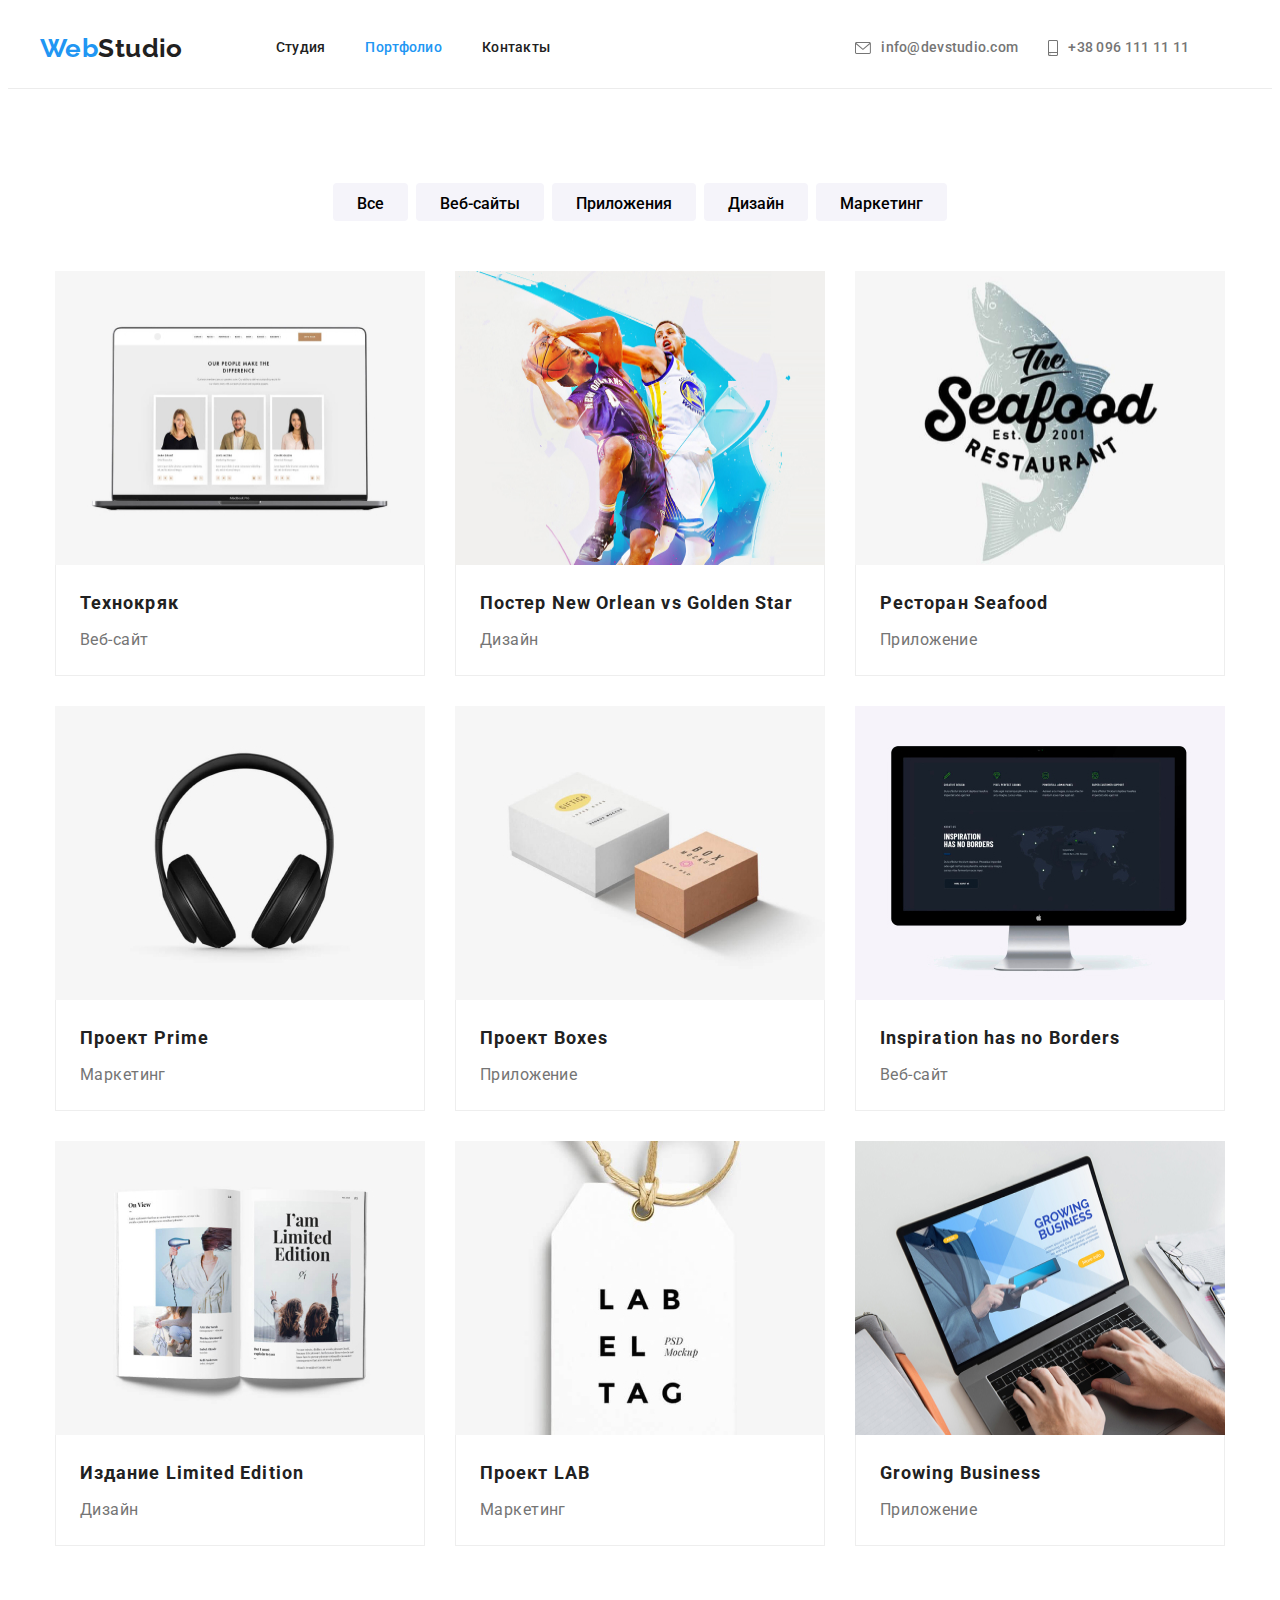
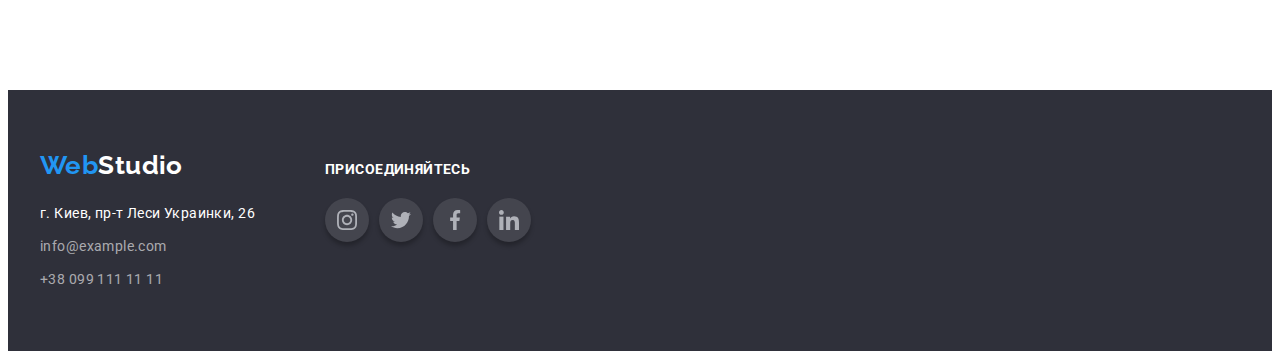
==== portfolio.html @ d270a684 "Create portfolio.html" ====
<!DOCTYPE html>
<html lang="ru">
<head>
    <meta charset="UTF-8">
    <meta http-equiv="X-UA-Compatible" content="IE=edge">
    <meta name="viewport" content="width=device-width, initial-scale=1.0">
    <title>Портфолио</title>
    <link rel="preconnect" href="https://fonts.gstatic.com">
    <link href="https://fonts.googleapis.com/css2?family=Raleway:wght@700&family=Roboto:wght@400;500;700;900&display=swap"
        rel="stylesheet">
    <link rel="stylesheet" href="https://cdnjs.cloudflare.com/ajax/libs/modern-normalize/1.0.0/modern-normalize.min.css"
        integrity="sha512-ISS7cAi1PEhQ8jnbJpJZMd29NlhNj4AWYyLOSp2CE/CsHxTCu+r+t0D2yoJudVrd0/8fTVPUVDzY5Tvli75u/g=="
        crossorigin="anonymous" />
    <link rel="stylesheet" href="./css/styles.css">
</head>
<body>
    <!--Заголовок-->
    <!--Верхняя линия-->
    <header class="header">
        <div class="container header-container">
            <nav class="navigation">
                <a class="logo-link link" href="./index.html">
                    <span class="logo-first-link">Web</span>Studio
                </a>
    
                <ul class="menu-list list">
                    <li class="menu-item">
                        <a class="menu-link" href="index.html">Студия</a>
                    </li>
                    <li class="menu-item">
                        <a class="menu-link current" href="portfolio.html">Портфолио</a>
                    </li>
                    <li class="menu-item">
                        <a class="menu-link" href="">Контакты</a>
                    </li>
                </ul>
            </nav>
    
    
            <ul class="contact-list list">
                <li class="contact-item">
                    <a class="link" href="mailto:info@devstudio.com">
                        <svg class="content-link-icon-m">
                            <use href="./images/sprite.svg#icon-envelope"></use>
                        </svg>info@devstudio.com</a>
                </li>
                <li class="contact-item">
                    <a class="link" href="tel:+380961111111">
                        <svg class="content-link-icon-t">
                            <use href="./images/sprite.svg#icon-smartphone"></use>
                        </svg>+38 096 111 11 11</a>
                </li>
            </ul>
        </div>
    </header>

    <!-- Навигация Портфолио-->
    <main>
        
        <section class="filter">
            <div class="container">
            <!--скрыть заголовок-->
            <h1 class="visually-hidden">Портфолио</h1>
            <ul class="list">
                <li class="filter-item">
                    <button class="filter-btn" type="button">Все</button>
                </li>
                <li class="filter-item">
                    <button class="filter-btn" type="button">Веб-сайты</button>
                </li>
                <li class="filter-item">
                    <button class="filter-btn" type="button">Приложения</button>
                </li>
                <li class="filter-item">
                    <button class="filter-btn" type="button">Дизайн</button>
                </li>
                <li class="filter-item">
                    <button class="filter-btn" type="button">Маркетинг</button>
                </li>
             </ul>
            <h2 class="visually-hidden">Проекти</h2>
            <ul class="project-list list">
                <li class="project-item">
                    <a  href="" class="project-card-link link">
                    <img src="./images/portfolio/project1.jpg" alt="Фото людей, которые делают разное в компании" width="370" height="294">
                    <div class="project-card">
                    <h3 class="project-title">Технокряк</h3>
                    <p class="project-text">Веб-сайт</p>
                    </div>
                    </a>
                </li>
                <li class="project-item">
                    <a href=""class="project-card-link link">
                    <img src="./images/portfolio/project2.jpg" alt="Баскетболист одной команды пытается забрать мяч у другого" width="370" height="294">
                    <div class="project-card">
                    <h3 class="project-title">Постер New Orlean vs Golden Star</h3>
                    <p class="project-text">Дизайн</p>
                    </div>
                    </a>
                </li>
                <li class="project-item">
                    <a href="" class="project-card-link link">
                    <img src="./images/portfolio/project3.jpg" alt="Логотип ресторана риба" width="370" height="294">
                    <div class="project-card">
                    <h3 class="project-title">Ресторан Seafood</h3>
                    <p class="project-text">Приложение</p>
                    </div>
                    </a>
                </li>
                <li class="project-item">
                    <a href="" class="project-card-link link">
                    <img src="./images/portfolio/project4.jpg" alt="Наушники" width="370" height="294">
                    <div class="project-card">
                    <h3 class="project-title">Проект Prime</h3>
                    <p class="project-text">Маркетинг</p>
                    </div>
                    </a>
                </li>
                <li class="project-item">
                    <a href="" class="project-card-link link">
                    <img src="./images/portfolio/project5.jpg" alt="Две коробки" width="370" height="294">
                    <div class="project-card">
                    <h3 class="project-title">Проект Boxes</h3>
                    <p class="project-text">Приложение</p>
                    </div>
                    </a>
                </li>
                <li class="project-item">
                    <a href="" class="project-card-link link">
                    <img src="./images/portfolio/project6.jpg" alt="Монитор компьютера" width="370" height="294">
                    <div class="project-card">
                    <h3 class="project-title">Inspiration has no Borders</h3>
                    <p class="project-text">Веб-сайт</p>
                    </div>
                    </a>
                </li>
                <li class="project-item">
                    <a href="" class="project-card-link link">
                    <img src="./images/portfolio/project7.jpg" alt="Открытый журнал" width="370" height="294">
                    <div class="project-card">
                    <h3 class="project-title">Издание Limited Edition</h3>
                    <p class="project-text">Дизайн</p>
                    </div>
                    </a>
                </li>
                <li class="project-item">
                    <a href="" class="project-card-link link">
                    <img src="./images/portfolio/project8.jpg" alt="Этикетка одежди" width="370" height="294">
                    <div class="project-card">
                    <h3 class="project-title">Проект LAB</h3>
                    <p class="project-text">Маркетинг</p>
                    </div>
                    </a>
                </li>
                <li class="project-item">
                    <a href="" class="project-card-link link">
                    <img src="./images/portfolio/project9.jpg" alt="Мужчина работает на ноутбуке" width="370" height="294">
                    <div class="project-card">
                    <h3 class="project-title">Growing Business</h3>
                    <p class="project-text">Приложение</p>
                    </div>
                    </a>
                </li>
            </ul>
            </div>
        </section>    
    </main>

<!--Подвал-->
<!--Подвал-->
<footer class="footer">
    <div class="footer-container container">
        <div class="footer-container-adress">

            <a class="logo-link link" href="./index.html">
                <span class="logo-first-link">Web</span><span class="logo-secondary-link">Studio</span>
            </a>

            <address class="address">
                <p class="address-text">
                    <a class="map-link" href="https://goo.gl/maps/mj9vzz49X9CkKf8P8" target="_blank"
                        rel="noopener noreferrer">г.
                        Киев, пр-т Леси Украинки, 26</a>
                </p>
                <ul class="list">
                    <li class="address-item">
                        <a class="mail-link link" href="mailto:info@example.com">info@example.com</a>
                    </li>
                    <li class="address-item">
                        <a class="tel-link link" href="tel:+380991111111">+38 099 111 11 11</a>
                    </li>
                </ul>
            </address>
        </div>
        <!--Присоединяйтесь-->
        <div class="join">
            <p class="join-text">присоединяйтесь</p>
            <ul class="join-list list">
                <li class="join-item">
                    <a href="" class="join-link">
                        <svg class="join-link-icon">
                            <use href="./images/sprite.svg#icon-instagram"></use>
                        </svg>
                    </a>
                </li>
                <li class="join-item">
                    <a href="" class="join-link">
                        <svg class="join-link-icon">
                            <use href="./images/sprite.svg#icon-twitter"></use>
                        </svg>
                    </a>
                </li>
                <li class="join-item">
                    <a href="" class="join-link">
                        <svg class="join-link-icon">
                            <use href="./images/sprite.svg#icon-facebook"></use>
                        </svg>
                    </a>
                </li>
                <li class="join-item">
                    <a href="" class="join-link">
                        <svg class="join-link-icon">
                            <use href="./images/sprite.svg#icon-linkedin"></use>
                        </svg>
                    </a>
                </li>
            </ul>

        </div>
    </div>
</footer>

</body>
</html>
---- css/styles.css ----
:root {
  --main-font: 'Roboto', sans-serif;
  --secondary-font: 'Raleway', sans-serif;
  --background-color: #f5f4fa;
  --main-color: #212121;
  --secondary-text-color: #757575;
  --accent-color: #2196f3;
  --btn-main-color: #188ce8;
  --primary-white: #ffffff;
  --accent-white: rgba(255, 255, 255, 0.6);
  --background-footer-hero: #2f303a;
  --logo-secondary-color: ##000000;
  --background-project-color: #eeeeee;
  --main-logo-color: #afb1b8;
}
h1,
h2,
h3,
h4,
h5,
h6,
p {
  margin-top: 0;
  margin-bottom: 0;
}

ul,
ol {
  margin-top: 0;
  margin-bottom: 0;
  padding-left: 0;
}

img {
  display: block;
}

.list {
  list-style: none;
}
.link {
  text-decoration: none;
}

body {
  color: var(--main-color);
  font-family: var(--main-font);
  font-weight: 400;
  font-size: 14px;
  line-height: 1.71;
  letter-spacing: 0.03em;
}

/* ============= COMPONENTS ============= */
.container {
  width: 1200px;
  padding-left: 15px;
  padding-right: 15px;
  margin: 0 auto;
}
/*========== END COMPONENTS ============= */

/*========== Header ========== */
.header {
  background-color: var(--primary-white);
  border-bottom: 1px solid #ececec;
}
.header-container {
  display: flex;
  align-items: center;
}

.navigation {
  display: flex;
  align-items: center;
}
.menu-list {
  display: flex;
  align-items: center;
  margin-left: 93px;
}

.menu-list .menu-item:not(:last-child) {
  margin-right: 40px;
}
.menu-list .menu-link {
  display: block;
  padding-top: 32px;
  padding-bottom: 32px;
}

.logo-link {
  font-family: var(--secondary-font);
  font-style: normal;
  font-weight: 700;
  font-size: 26px;
  line-height: 1.19;
  color: var(--logo-secondary-color);
  text-decoration: none;
}

.logo-first-link {
  color: var(--accent-color);
}

.menu-link {
  font-weight: 500;
  font-size: 14px;
  line-height: 1.14;
  letter-spacing: 0.02em;
  text-decoration: none;
  color: var(--main-color);
}
.menu-link:hover,
.menu-link:focus {
  color: var(--accent-color);
}
.menu-link.current {
  color: var(--accent-color);
}
.contact-list {
  display: flex;
  margin-left: 305px;
}
.contact-list .link {
  display: block;
  padding-top: 32px;
  padding-bottom: 32px;
}

.contact-list .contact-item:not(:last-child) {
  margin-right: 30px;
}
.contact-item .link,
.contact-item .link {
  display: flex;
  align-items: center;
  font-weight: 500;
  font-size: 14px;
  line-height: 1.14;
  letter-spacing: 0.02em;
  text-decoration: none;
  color: var(--secondary-text-color);
}

.link:hover,
.link:focus {
  color: var(--accent-color);
  outline: none;
}
.content-link-icon-m {
  width: 16px;
  height: 12px;
  margin-right: 10px;
  fill: currentColor;
}
.content-link-icon-t {
  width: 10px;
  height: 16px;
  margin-right: 10px;
  fill: currentColor;
}

/*========== End Header ========== */

/*========== Hero ========== */
.hero {
  max-width: 1600px;
  height: 600px;
  margin-left: auto;
  margin-right: auto;
  background-color: var(--background-footer-hero);
  text-align: center;
  padding-top: 200px;
  padding-bottom: 200px;
  background-image: linear-gradient(
      rgba(47, 48, 58, 0.4),
      rgba(47, 48, 58, 0.4)
    ),
    url('../images/heroimg.jpg');
  background-size: cover;
}
.main-title {
  margin: 0 auto 30px;
  width: 696px;
  font-weight: 900;
  font-size: 44px;
  line-height: 1.36;
  letter-spacing: 0.06em;
  text-transform: uppercase;
  color: var(--primary-white);
}
.modal-btn {
  padding: 10px 32px;
  border: 1px solid transparent;
  border-radius: 4px;
  margin-left: auto;
  margin-right: auto;
  min-width: 200px;
  height: 50px;
  font-weight: 700;
  font-size: 16px;
  line-height: 1.87;
  display: block;
  align-items: center;
  letter-spacing: 0.06em;
  color: var(--primary-white);
  background-color: var(--accent-color);
}
.modal-btn:hover,
.modal-btn:focus {
  color: var(--primary-white);
  background-color: var(--btn-main-color);
  outline: none;
}

/*========== End Hero ========== */
/*========== About ========== */
.about {
  padding-top: 94px;
  padding-bottom: 47px;
}
.visually-hidden {
  position: absolute;
  width: 1px;
  height: 1px;
  margin: -1px;
  border: 0;
  padding: 0;

  white-space: nowrap;
  clip-path: inset(100%);
  clip: rect(0 0 0 0);
  overflow: hidden;
}

.about-list {
  display: flex;
  padding-bottom: 0;
  margin-top: -30px;
  margin-left: -30px;
}

.about-item {
  width: calc((100%-120px) / 4);
  margin-top: 30px;
  margin-left: 30px;
}

.about-title {
  margin-bottom: 10px;
  font-weight: 700;
  font-size: 14px;
  line-height: 1.14;
  letter-spacing: 0.03em;
  text-transform: uppercase;
}
.about-description {
  font-size: 14px;
  color: var(--secondary-text-color);
}
.about-container {
  display: flex;
  justify-content: center;
  align-items: center;
  width: 270px;
  height: 120px;
  background-color: var(--background-color);
  border-radius: 4px;
  margin-bottom: 30px;
}
.about-link-icon {
  width: 70px;
  height: 70px;
}

/*========== End about ========== */

/*========== Work ========== */
.work {
  padding-top: 47px;
  padding-bottom: 94px;
}
.work-list {
  display: flex;
  flex-wrap: wrap;
  margin-left: -30px;
  margin-top: -30px;
}
.work-title {
  margin-bottom: 50px;
  font-weight: 700;
  font-size: 36px;
  line-height: 1.17;
  text-align: center;
}
.work-list .item {
  margin-left: 30px;
  margin-top: 30px;
}

/*========== End Work ========== */

/*========== Team ========== */
.team {
  color: var(--main-color);
  background-color: var(--background-color);
  padding-top: 94px;
  padding-bottom: 94px;
  text-align: center;
}
.team-list {
  display: flex;
  flex-wrap: wrap;
  margin-left: -30px;
  margin-top: -30px;
}

.team-title {
  margin-bottom: 50px;
  font-weight: 700;
  font-size: 36px;
  line-height: 1.17;
}
.team-card {
  padding: 30px 32px;
}
.team-item .title {
  margin-bottom: 10px;
  font-weight: 500;
  font-size: 16px;
  line-height: 1.19;
}
.team-text {
  font-size: 16px;
  line-height: 1.19;
  color: var(--secondary-text-color);
  margin-bottom: 16px;
}
.team-item {
  margin-left: 30px;
  margin-top: 30px;
  border-radius: 0px 0px 4px 4px;
  background: #ffffff;
  box-shadow: 0px 1px 3px rgba(0, 0, 0, 0.12), 0px 1px 1px rgba(0, 0, 0, 0.14),
    0px 2px 1px rgba(0, 0, 0, 0.2);
}
.social-list {
  display: flex;
  justify-content: space-between;
}
.social-list-link {
  display: flex;
  justify-content: center;
  align-items: center;
  width: 44px;
  height: 44px;
  background: transparent;
  border-radius: 50%;
}
.social-link-icon {
  width: 20px;
  height: 20px;
  fill: var(--main-logo-color);
}
.social-list-link:hover,
.social-list-link:focus {
  background-color: var(--accent-color);
  outline: none;
}
.social-list-link:hover .social-link-icon,
.social-list-link:focus .social-link-icon {
  fill: var(--primary-white);
}
/*========== End team========== */
/*========== Clients========== */
.clients {
  background-color: var(--primary-white);
  padding-top: 94px;
  padding-bottom: 94px;
}
.clients-title {
  font-weight: 700;
  font-size: 36px;
  line-height: 1.17;
  text-align: center;
  margin-bottom: 50px;
}
.clients-list {
  display: flex;
  justify-content: space-between;
}
.clients-list-link {
  display: flex;
  justify-content: center;
  align-items: center;
  width: 170px;
  height: 90px;
  background: transparent;
  border: 1px solid var(--main-logo-color);
}
.clients-link-icon {
  width: 106px;
  height: 60px;
  fill: var(--main-logo-color);
}
.clients-list-link:hover,
.clients-list-link:focus {
  background: transparent;
  border: 1px solid var(--accent-color);
  outline: none;
}
.clients-list-link:hover .clients-link-icon,
.clients-list-link:focus .clients-link-icon {
  fill: var(--accent-color);
}

/*========== End clients========== */
/*========== Footer========== */
.footer {
  display: flex;
  background-color: var(--background-footer-hero);
  padding-top: 60px;
  padding-bottom: 60px;
}
.footer-container {
  display: flex;
  align-items: baseline;
}
.footer-container-adress {
  align-items: center;
}
.logo-secondary-link {
  color: var(--primary-white);
}
.address {
  margin-top: 20px;
  display: block;
}
.address-text {
  margin-bottom: 9px;
}
.address-item:not(:last-child) {
  margin-bottom: 9px;
}
.map-link {
  font-style: normal;
  font-size: 14px;
  text-decoration: none;
  color: var(--primary-white);
}
.mail-link,
.tel-link {
  font-style: normal;
  font-size: 14px;
  color: var(--accent-white);
  text-decoration: none;
}
.map-link:hover,
.map-link:focus {
  outline: none;
  color: var(--accent-color);
}
.mail-link:hover,
.mail-link:focus {
  color: var(--accent-color);
  outline: none;
}
.tel-link:hover,
.tel-link:focus {
  color: var(--accent-color);
  outline: none;
}
.join-list {
  display: flex;
  align-items: center;
  justify-content: center;
}
.join-item:not(:last-child) {
  margin-right: 10px;
}
.join {
  margin-left: 70px;
}
.join-text {
  margin-bottom: 20px;
  font-weight: 700;
  line-height: 1.14;
  text-transform: uppercase;
  color: var(--primary-white);
}
.join-link {
  display: flex;
  justify-content: center;
  align-items: center;
  width: 44px;
  height: 44px;
  border-radius: 50%;
  background-color: rgba(255, 255, 255, 0.1);
  color: var(--main-logo-color);
  box-shadow: 0px 4px 4px rgba(0, 0, 0, 0.25);
}
.join-link-icon {
  width: 20px;
  height: 20px;
  fill: currentColor;
}
.join-link:hover,
.join-link:focus {
  background-color: var(--accent-color);
  outline: none;
}
.join-link:hover .join-link-icon,
.join-link:focus .join-link-icon {
  fill: var(--primary-white);
}

/*========== End footer========== */

/*========== Portfolio========== */

/*==========Filter==========*/
.filter {
  padding-top: 94px;
  padding-bottom: 94px;
}
.filter .list {
  display: flex;
  justify-content: center;
  margin-bottom: 50px;
}

.filter-btn {
  height: 38px;
  padding: 6px 22px;
  border-radius: 4px;
  border-color: transparent;
  font-family: inherit;
  font-weight: 500;
  font-size: 16px;
  line-height: 1.62;
  display: flex;
  text-align: center;
  background-color: var(--background-color);
  cursor: pointer;
}
.filter-btn:hover,
.filter-btn:focus {
  outline: none;
  color: var(--primary-white);
  background-color: var(--accent-color);
  box-shadow: 1px 4px 6px rgba(0, 0, 0, 0.16), 0px 4px 4px rgba(0, 0, 0, 0.06);
}
.filter-item:not(:last-child) {
  margin-right: 8px;
}
/*==========End filter==========*/
/*==========Project==========*/
.project-list {
  display: flex;
  flex-wrap: wrap;
  margin-left: -30px;
  margin-top: -30px;
}
.project-item {
  margin-left: 30px;
  margin-top: 30px;
  background-color: var(--background-project-color);
}
.project-card-link {
  display: block;
  padding-top: 0;
}
.project-card-link:hover,
.project-card-link:focus {
  outline: none;
  box-shadow: 1px 4px 6px rgba(0, 0, 0, 0.16), 0px 4px 4px rgba(0, 0, 0, 0.16),
    0px 1px 1px rgba(0, 0, 0, 0.12);
}

.project-card {
  padding: 20px 24px;
  background: var(--primary-white);
  border: 1px solid var(--background-project-color);
  border-top: 0;
}
.project-title {
  margin-bottom: 4px;
  font-weight: 700;
  font-size: 18px;
  line-height: 2;
  letter-spacing: 0.06em;
  color: var(--main-color);
}
.project-text {
  font-weight: 400;
  font-size: 16px;
  line-height: 1.87;
  color: var(--secondary-text-color);
}
/*==========End Project==========*/
/*========== End portfolio========== */
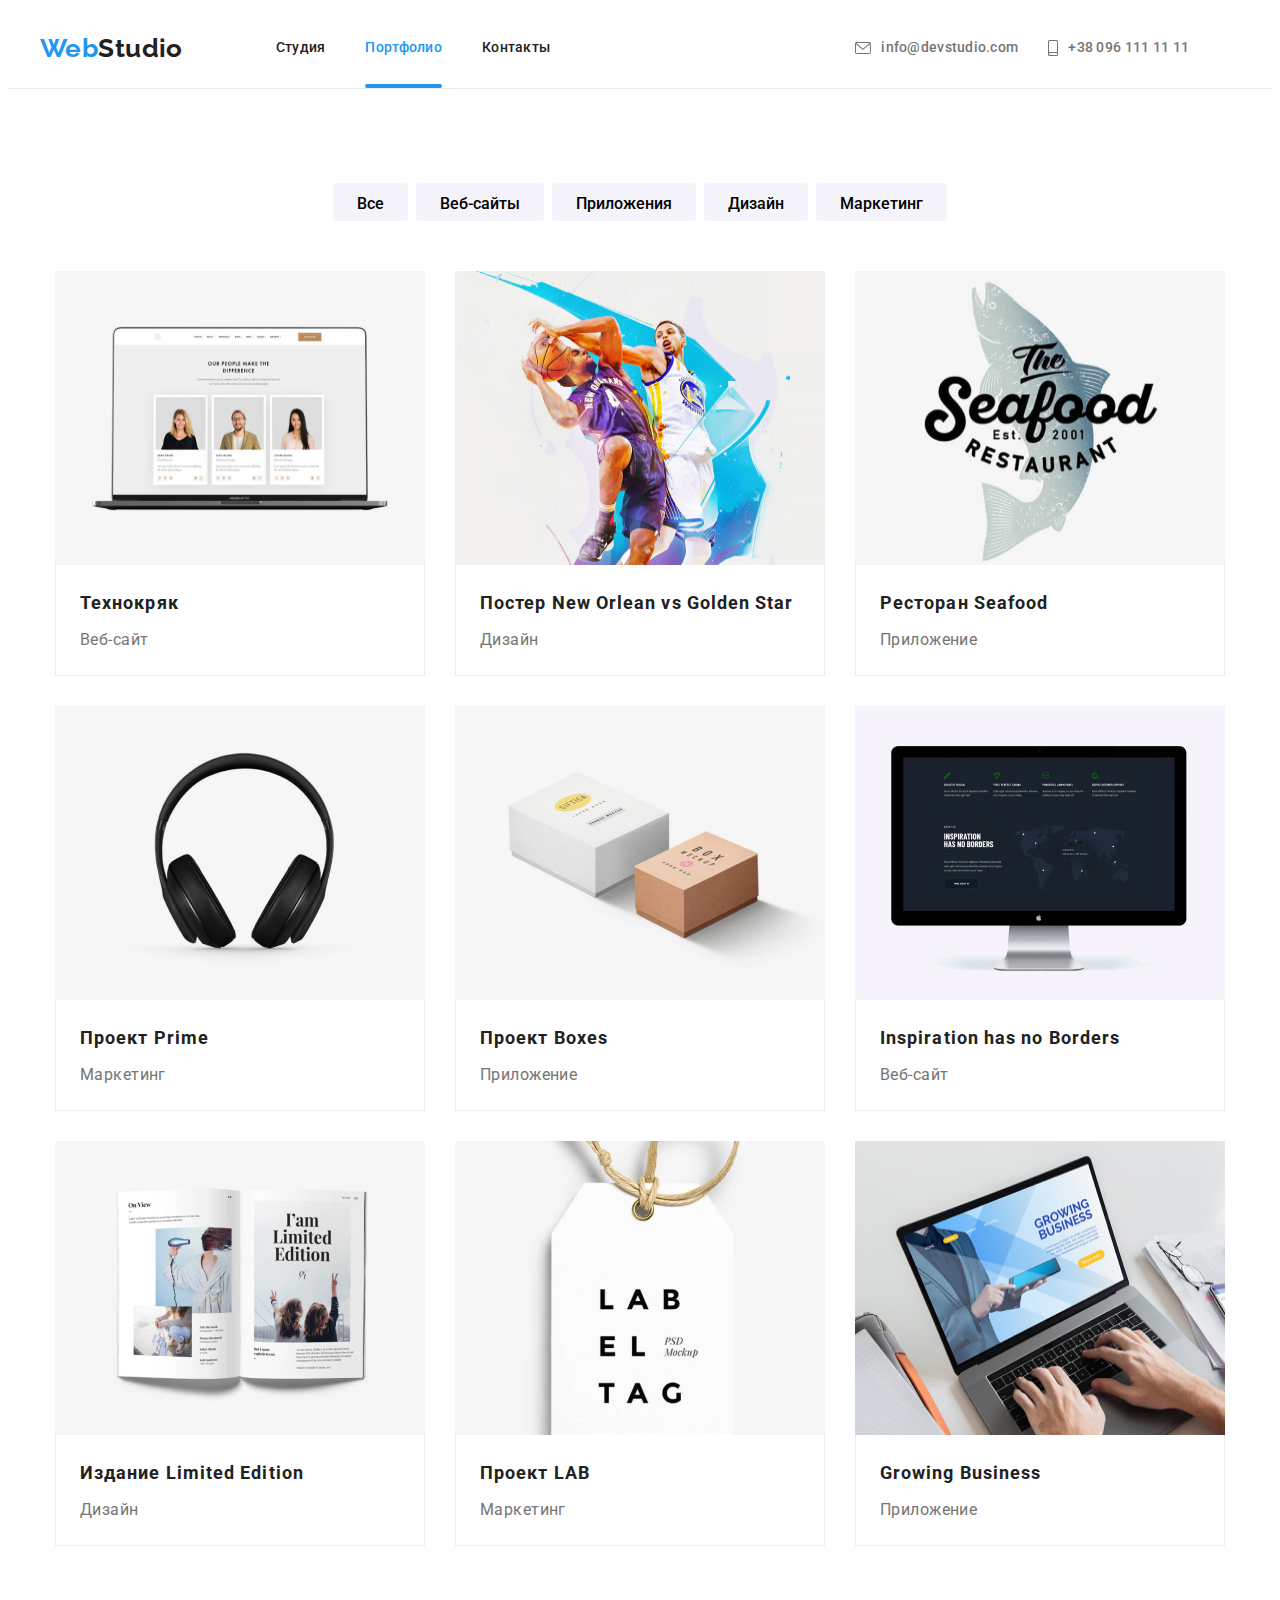
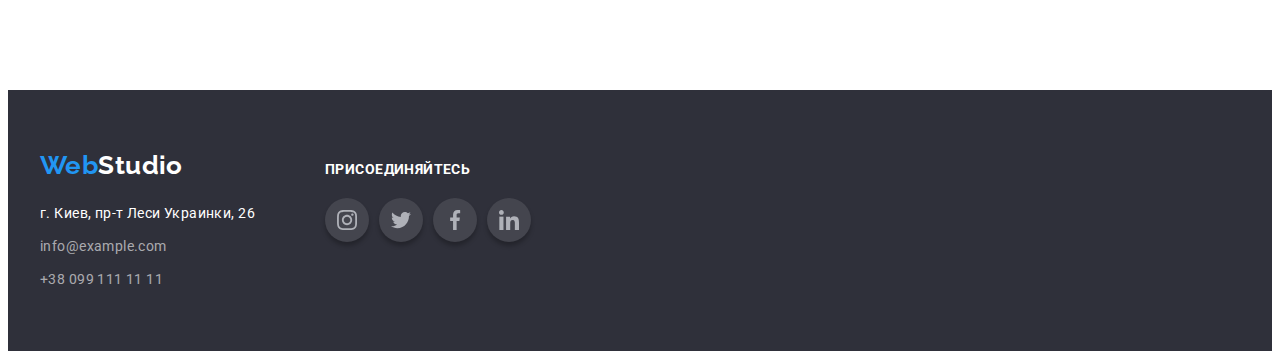
==== commit 87bdfb4f: "Update portfolio.html" ====
--- a/portfolio.html
+++ b/portfolio.html
@@ -82,16 +82,24 @@
             <ul class="project-list list">
                 <li class="project-item">
                     <a  href="" class="project-card-link link">
-                    <img src="./images/portfolio/project1.jpg" alt="Фото людей, которые делают разное в компании" width="370" height="294">
-                    <div class="project-card">
-                    <h3 class="project-title">Технокряк</h3>
-                    <p class="project-text">Веб-сайт</p>
+                        <div class="project-list-img-wrapper">
+                            <img src="./images/portfolio/project1.jpg" alt="Фото людей, которые делают разное в компании" width="370" height="294">
+                            <p class="overlay">Технокряк это современная площадка распространения коронавируса. Компании используют эту платформу для цифрового
+                    шпионажа и атак на защищённые сервера конкурентов.</p>
+                        </div>
+                        <div class="project-card">
+                            <h3 class="project-title">Технокряк</h3>
+                            <p class="project-text">Веб-сайт</p>
                     </div>
                     </a>
                 </li>
                 <li class="project-item">
                     <a href=""class="project-card-link link">
-                    <img src="./images/portfolio/project2.jpg" alt="Баскетболист одной команды пытается забрать мяч у другого" width="370" height="294">
+                        <div class="project-list-img-wrapper">
+                            <img src="./images/portfolio/project2.jpg" alt="Баскетболист одной команды пытается забрать мяч у другого" width="370" height="294">
+                            <p class="overlay">Технокряк это современная площадка распространения коронавируса. Компании используют эту платформу для цифрового
+                            шпионажа и атак на защищённые сервера конкурентов.</p>
+                        </div>
                     <div class="project-card">
                     <h3 class="project-title">Постер New Orlean vs Golden Star</h3>
                     <p class="project-text">Дизайн</p>
@@ -100,7 +108,13 @@
                 </li>
                 <li class="project-item">
                     <a href="" class="project-card-link link">
+<div class="project-list-img-wrapper">
                     <img src="./images/portfolio/project3.jpg" alt="Логотип ресторана риба" width="370" height="294">
+                    <p class="overlay">Технокряк это современная площадка распространения коронавируса. Компании используют эту платформу
+                        для цифрового
+                        шпионажа и атак на защищённые сервера конкурентов.</p>
+                    </div>
+
                     <div class="project-card">
                     <h3 class="project-title">Ресторан Seafood</h3>
                     <p class="project-text">Приложение</p>
@@ -109,7 +123,13 @@
                 </li>
                 <li class="project-item">
                     <a href="" class="project-card-link link">
+<div class="project-list-img-wrapper">
                     <img src="./images/portfolio/project4.jpg" alt="Наушники" width="370" height="294">
+                <p class="overlay">Технокряк это современная площадка распространения коронавируса. Компании используют эту платформу
+                    для цифрового
+                    шпионажа и атак на защищённые сервера конкурентов.</p>
+                </div>
+                   
                     <div class="project-card">
                     <h3 class="project-title">Проект Prime</h3>
                     <p class="project-text">Маркетинг</p>
@@ -118,7 +138,12 @@
                 </li>
                 <li class="project-item">
                     <a href="" class="project-card-link link">
+<div class="project-list-img-wrapper">
                     <img src="./images/portfolio/project5.jpg" alt="Две коробки" width="370" height="294">
+                    <p class="overlay">Технокряк это современная площадка распространения коронавируса. Компании используют эту платформу
+                        для цифрового
+                        шпионажа и атак на защищённые сервера конкурентов.</p>
+                    </div>
                     <div class="project-card">
                     <h3 class="project-title">Проект Boxes</h3>
                     <p class="project-text">Приложение</p>
@@ -127,8 +152,13 @@
                 </li>
                 <li class="project-item">
                     <a href="" class="project-card-link link">
-                    <img src="./images/portfolio/project6.jpg" alt="Монитор компьютера" width="370" height="294">
-                    <div class="project-card">
+                    <div class="project-list-img-wrapper">
+                        <img src="./images/portfolio/project6.jpg" alt="Монитор компьютера" width="370" height="294">
+                    <p class="overlay">Технокряк это современная площадка распространения коронавируса. Компании используют эту платформу
+                        для цифрового
+                        шпионажа и атак на защищённые сервера конкурентов.</p>
+                    </div>
+                        <div class="project-card">
                     <h3 class="project-title">Inspiration has no Borders</h3>
                     <p class="project-text">Веб-сайт</p>
                     </div>
@@ -136,8 +166,13 @@
                 </li>
                 <li class="project-item">
                     <a href="" class="project-card-link link">
-                    <img src="./images/portfolio/project7.jpg" alt="Открытый журнал" width="370" height="294">
-                    <div class="project-card">
+                    <div class="project-list-img-wrapper">
+                     <img src="./images/portfolio/project7.jpg" alt="Открытый журнал" width="370" height="294">
+                    <p class="overlay">Технокряк это современная площадка распространения коронавируса. Компании используют эту платформу
+                        для цифрового
+                        шпионажа и атак на защищённые сервера конкурентов.</p>
+                    </div>
+                     <div class="project-card">
                     <h3 class="project-title">Издание Limited Edition</h3>
                     <p class="project-text">Дизайн</p>
                     </div>
@@ -145,17 +180,27 @@
                 </li>
                 <li class="project-item">
                     <a href="" class="project-card-link link">
-                    <img src="./images/portfolio/project8.jpg" alt="Этикетка одежди" width="370" height="294">
-                    <div class="project-card">
-                    <h3 class="project-title">Проект LAB</h3>
+                    <div class="project-list-img-wrapper">
+                        <img src="./images/portfolio/project8.jpg" alt="Этикетка одежди" width="370" height="294">
+                    <p class="overlay">Технокряк это современная площадка распространения коронавируса. Компании используют эту платформу
+                        для цифрового
+                        шпионажа и атак на защищённые сервера конкурентов.</p>
+                    </div>
+                        <div class="project-card">
+                        <h3 class="project-title">Проект LAB</h3>
                     <p class="project-text">Маркетинг</p>
                     </div>
                     </a>
                 </li>
                 <li class="project-item">
                     <a href="" class="project-card-link link">
-                    <img src="./images/portfolio/project9.jpg" alt="Мужчина работает на ноутбуке" width="370" height="294">
-                    <div class="project-card">
+                    <div class="project-list-img-wrapper">
+                        <img src="./images/portfolio/project9.jpg" alt="Мужчина работает на ноутбуке" width="370" height="294">
+                    <p class="overlay">Технокряк это современная площадка распространения коронавируса. Компании используют эту платформу
+                        для цифрового
+                        шпионажа и атак на защищённые сервера конкурентов.</p>
+                    </div>
+                        <div class="project-card">
                     <h3 class="project-title">Growing Business</h3>
                     <p class="project-text">Приложение</p>
                     </div>
--- a/css/styles.css
+++ b/css/styles.css
@@ -110,7 +110,23 @@
   letter-spacing: 0.02em;
   text-decoration: none;
   color: var(--main-color);
-}
+  transition: color 250ms cubic-bezier(0.4, 0, 0.2, 1);
+}
+.current {
+  position: relative;
+}
+.current::after {
+  position: absolute;
+  left: 0;
+  bottom: 0;
+  display: block;
+  content: '';
+  height: 4px;
+  width: 100%;
+  border-radius: 2px;
+  background-color: var(--accent-color);
+}
+
 .menu-link:hover,
 .menu-link:focus {
   color: var(--accent-color);
@@ -141,6 +157,7 @@
   letter-spacing: 0.02em;
   text-decoration: none;
   color: var(--secondary-text-color);
+  transition: color 250ms cubic-bezier(0.4, 0, 0.2, 1);
 }
 
 .link:hover,
@@ -153,12 +170,14 @@
   height: 12px;
   margin-right: 10px;
   fill: currentColor;
+  transition: fill;
 }
 .content-link-icon-t {
   width: 10px;
   height: 16px;
   margin-right: 10px;
   fill: currentColor;
+  transition: fill;
 }
 
 /*========== End Header ========== */
@@ -298,7 +317,29 @@
   margin-left: 30px;
   margin-top: 30px;
 }
-
+.item {
+  position: relative;
+}
+.work-card-text {
+  position: absolute;
+  bottom: 0;
+  right: 0;
+  display: flex;
+  justify-content: center;
+  align-items: center;
+  width: 370px;
+  height: 70px;
+  background: rgba(47, 48, 58, 0.8);
+  padding-top: 27px;
+  padding-bottom: 27px;
+}
+.work-text {
+  font-weight: 700;
+  line-height: 1.14px;
+  text-align: center;
+  text-transform: uppercase;
+  color: var(--primary-white);
+}
 /*========== End Work ========== */
 
 /*========== Team ========== */
@@ -357,11 +398,13 @@
   height: 44px;
   background: transparent;
   border-radius: 50%;
+  transition: background-color 250ms cubic-bezier(0.4, 0, 0.2, 1);
 }
 .social-link-icon {
   width: 20px;
   height: 20px;
   fill: var(--main-logo-color);
+  transition: fill 250ms cubic-bezier(0.4, 0, 0.2, 1);
 }
 .social-list-link:hover,
 .social-list-link:focus {
@@ -398,11 +441,13 @@
   height: 90px;
   background: transparent;
   border: 1px solid var(--main-logo-color);
+  transition: border 250ms cubic-bezier(0.4, 0, 0.2, 1);
 }
 .clients-link-icon {
   width: 106px;
   height: 60px;
   fill: var(--main-logo-color);
+  transition: fill 250ms cubic-bezier(0.4, 0, 0.2, 1);
 }
 .clients-list-link:hover,
 .clients-list-link:focus {
@@ -448,6 +493,7 @@
   font-size: 14px;
   text-decoration: none;
   color: var(--primary-white);
+  transition: color 250ms cubic-bezier(0.4, 0, 0.2, 1);
 }
 .mail-link,
 .tel-link {
@@ -455,6 +501,7 @@
   font-size: 14px;
   color: var(--accent-white);
   text-decoration: none;
+  transition: color 250ms cubic-bezier(0.4, 0, 0.2, 1);
 }
 .map-link:hover,
 .map-link:focus {
@@ -499,11 +546,13 @@
   background-color: rgba(255, 255, 255, 0.1);
   color: var(--main-logo-color);
   box-shadow: 0px 4px 4px rgba(0, 0, 0, 0.25);
+  transition: background-color 250ms cubic-bezier(0.4, 0, 0.2, 1);
 }
 .join-link-icon {
   width: 20px;
   height: 20px;
   fill: currentColor;
+  transition: fill 250ms cubic-bezier(0.4, 0, 0.2, 1);
 }
 .join-link:hover,
 .join-link:focus {
@@ -543,6 +592,9 @@
   text-align: center;
   background-color: var(--background-color);
   cursor: pointer;
+  transition: background-color 250ms cubic-bezier(0.4, 0, 0.2, 1),
+    color 250ms cubic-bezier(0.4, 0, 0.2, 1),
+    box-shadow 250ms cubic-bezier(0.4, 0, 0.2, 1);
 }
 .filter-btn:hover,
 .filter-btn:focus {
@@ -570,6 +622,7 @@
 .project-card-link {
   display: block;
   padding-top: 0;
+  transition: box-shadow 250ms cubic-bezier(0.4, 0, 0.2, 1);
 }
 .project-card-link:hover,
 .project-card-link:focus {
@@ -598,5 +651,77 @@
   line-height: 1.87;
   color: var(--secondary-text-color);
 }
+.project-list-img-wrapper {
+  position: relative;
+  overflow: hidden;
+}
+.overlay {
+  position: absolute;
+  top: 0;
+  left: 0;
+  font-size: 18px;
+  width: 100%;
+  height: 100%;
+  line-height: 1.56;
+  color: var(--primary-white);
+  background-color: rgba(33, 150, 243, 0.9);
+  padding: 63px 24px;
+  overflow: auto;
+  transform: translateY(100%);
+  transition: tranform 250ms cubic-bezier(0.4, 0, 0.2, 1);
+}
+.project-card-link:hover .overlay,
+.project-card-link:focus .overlay {
+  transform: translateY(0);
+}
 /*==========End Project==========*/
 /*========== End portfolio========== */
+/*========== Modal Window========== */
+.backdrop {
+  position: fixed;
+  top: 0;
+  left: 0;
+  width: 100vw;
+  height: 100vw;
+  background-color: rgba(0, 0, 0, 0.2);
+  z-index: 100;
+
+  opacity: 1;
+  visibility: visible;
+  pointer-events: auto;
+
+  transition: opacity 250ms, visibility 250ms;
+}
+.modal {
+  position: absolute;
+  top: 50%;
+  left: 50%;
+  transform: translate(-50%, -50%);
+  width: 528px;
+  height: 581px;
+  background-color: var(--primary-white);
+}
+.modal-close-btn {
+  position: absolute;
+  top: 8px;
+  right: 8px;
+  width: 30px;
+  height: 30px;
+  background-color: var(--primary-white);
+  border-radius: 50%;
+  border: 1px solid rgba(0, 0, 0, 0.1);
+  cursor: pointer;
+  padding: 0;
+}
+
+.modal-close-icon {
+  width: 18px;
+  height: 18px;
+  fill: currentColor;
+}
+.is-hidden {
+  opacity: 0;
+  visibility: hidden;
+  pointer-events: none;
+}
+/*==========End Modal Window========== */
